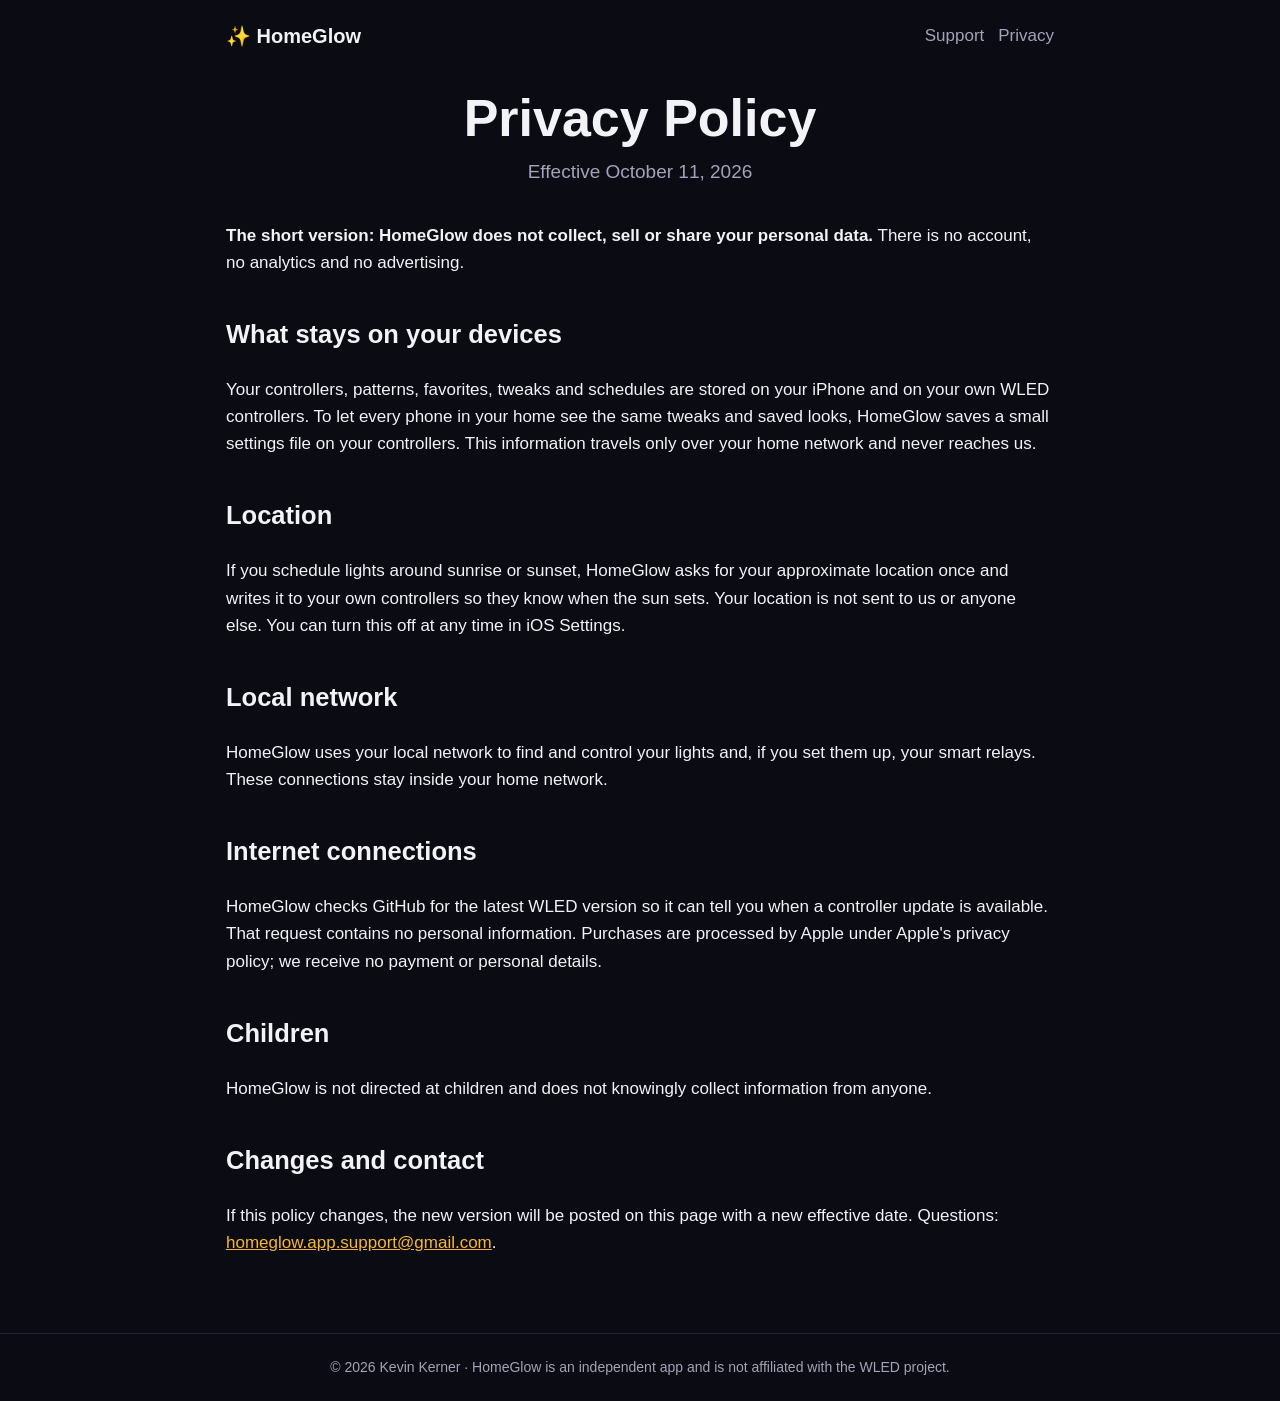
==== privacy.html @ 9a9ebe35 "Add files via upload" ====
<!doctype html><html lang="en"><head><meta charset="utf-8"><meta name="viewport" content="width=device-width,initial-scale=1">
<title>HomeGlow Privacy Policy</title><meta name="description" content="HomeGlow privacy policy."><link rel="stylesheet" href="style.css"></head><body>
<header><a class="brand" href="index.html">✨ HomeGlow</a><nav><a href="support.html">Support</a><a href="privacy.html">Privacy</a></nav></header><main>
<h1>Privacy Policy</h1>
<p class="sub">Effective October 11, 2026</p>
<p><strong>The short version: HomeGlow does not collect, sell or share your personal data.</strong> There is no account, no analytics and no advertising.</p>
<h2>What stays on your devices</h2>
<p>Your controllers, patterns, favorites, tweaks and schedules are stored on your iPhone and on your own WLED controllers. To let every phone in your home see the same tweaks and saved looks, HomeGlow saves a small settings file on your controllers. This information travels only over your home network and never reaches us.</p>
<h2>Location</h2>
<p>If you schedule lights around sunrise or sunset, HomeGlow asks for your approximate location once and writes it to your own controllers so they know when the sun sets. Your location is not sent to us or anyone else. You can turn this off at any time in iOS Settings.</p>
<h2>Local network</h2>
<p>HomeGlow uses your local network to find and control your lights and, if you set them up, your smart relays. These connections stay inside your home network.</p>
<h2>Internet connections</h2>
<p>HomeGlow checks GitHub for the latest WLED version so it can tell you when a controller update is available. That request contains no personal information. Purchases are processed by Apple under Apple's privacy policy; we receive no payment or personal details.</p>
<h2>Children</h2>
<p>HomeGlow is not directed at children and does not knowingly collect information from anyone.</p>
<h2>Changes and contact</h2>
<p>If this policy changes, the new version will be posted on this page with a new effective date. Questions: <a href="mailto:homeglow.app.support@gmail.com">homeglow.app.support@gmail.com</a>.</p>
</main><footer>© 2026 Kevin Kerner · HomeGlow is an independent app and is not affiliated with the WLED project.</footer></body></html>
---- style.css ----
:root{--bg:#0b0b14;--card:#151522;--text:#f2f2f7;--muted:#a3a3b8;--a1:#f7b733;--a2:#fc4a1a;--a3:#8b5cf6}
*{box-sizing:border-box}body{margin:0;background:var(--bg);color:var(--text);font:17px/1.6 -apple-system,BlinkMacSystemFont,"Segoe UI",Roboto,sans-serif}
a{color:var(--a1)}header{padding:20px 16px;max-width:860px;margin:auto;display:flex;gap:18px;align-items:center;flex-wrap:wrap}
header .brand{font-weight:800;font-size:20px;text-decoration:none;color:var(--text);margin-right:auto}
header nav a{color:var(--muted);text-decoration:none;margin-left:14px}header nav a:hover{color:var(--text)}
main{max-width:860px;margin:auto;padding:8px 16px 60px}
.lights{display:flex;gap:10px;justify-content:center;margin:40px 0 18px;flex-wrap:wrap}
.lights span{width:14px;height:14px;border-radius:50%;animation:tw 2.4s infinite ease-in-out}
@keyframes tw{0%,100%{opacity:.35}50%{opacity:1;filter:drop-shadow(0 0 8px currentColor)}}
h1{font-size:clamp(32px,7vw,52px);line-height:1.1;text-align:center;margin:10px 0}
.sub{text-align:center;color:var(--muted);font-size:19px;max-width:620px;margin:0 auto 34px}
.grid{display:grid;grid-template-columns:repeat(auto-fit,minmax(240px,1fr));gap:14px}
.card{background:var(--card);border-radius:18px;padding:20px}.card h3{margin:0 0 6px}.card p{margin:0;color:var(--muted)}
h2{margin-top:38px}.note{color:var(--muted);font-size:15px}
footer{border-top:1px solid #23233a;color:var(--muted);font-size:14px;text-align:center;padding:22px 16px}
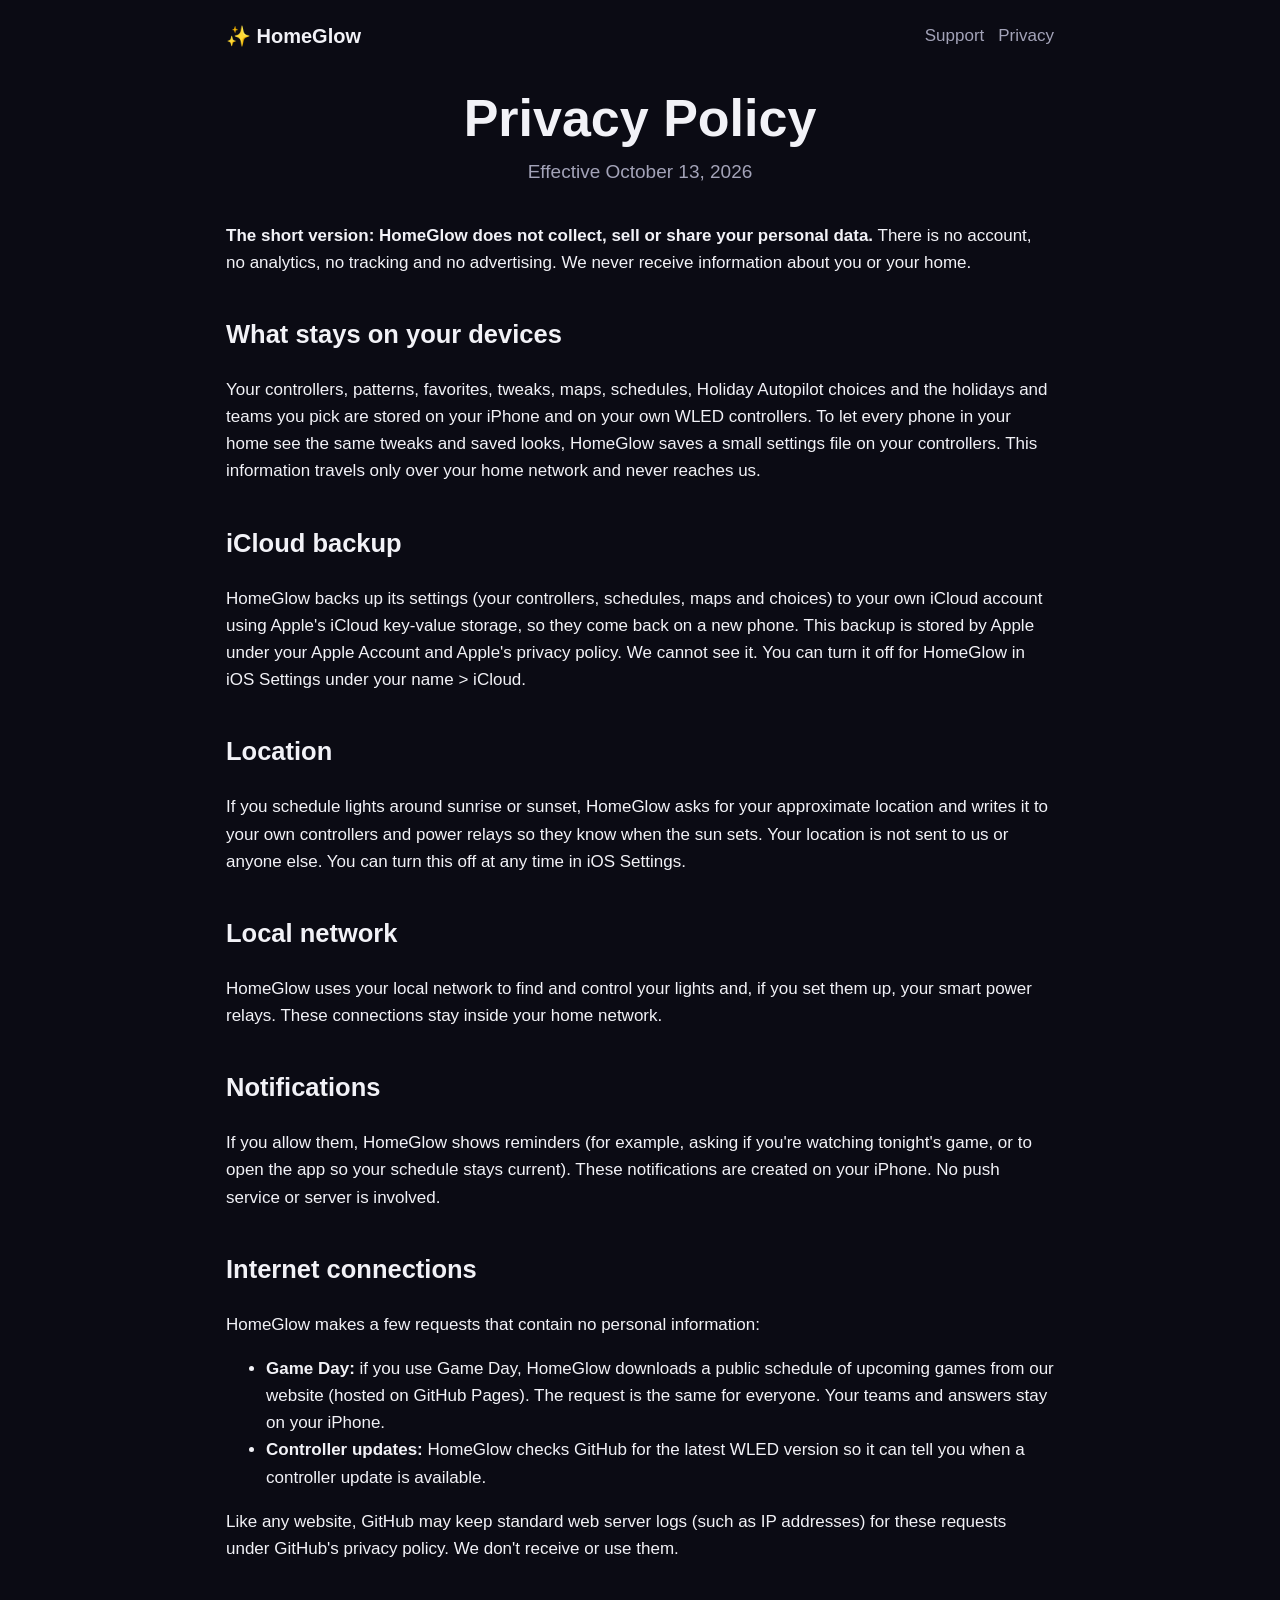
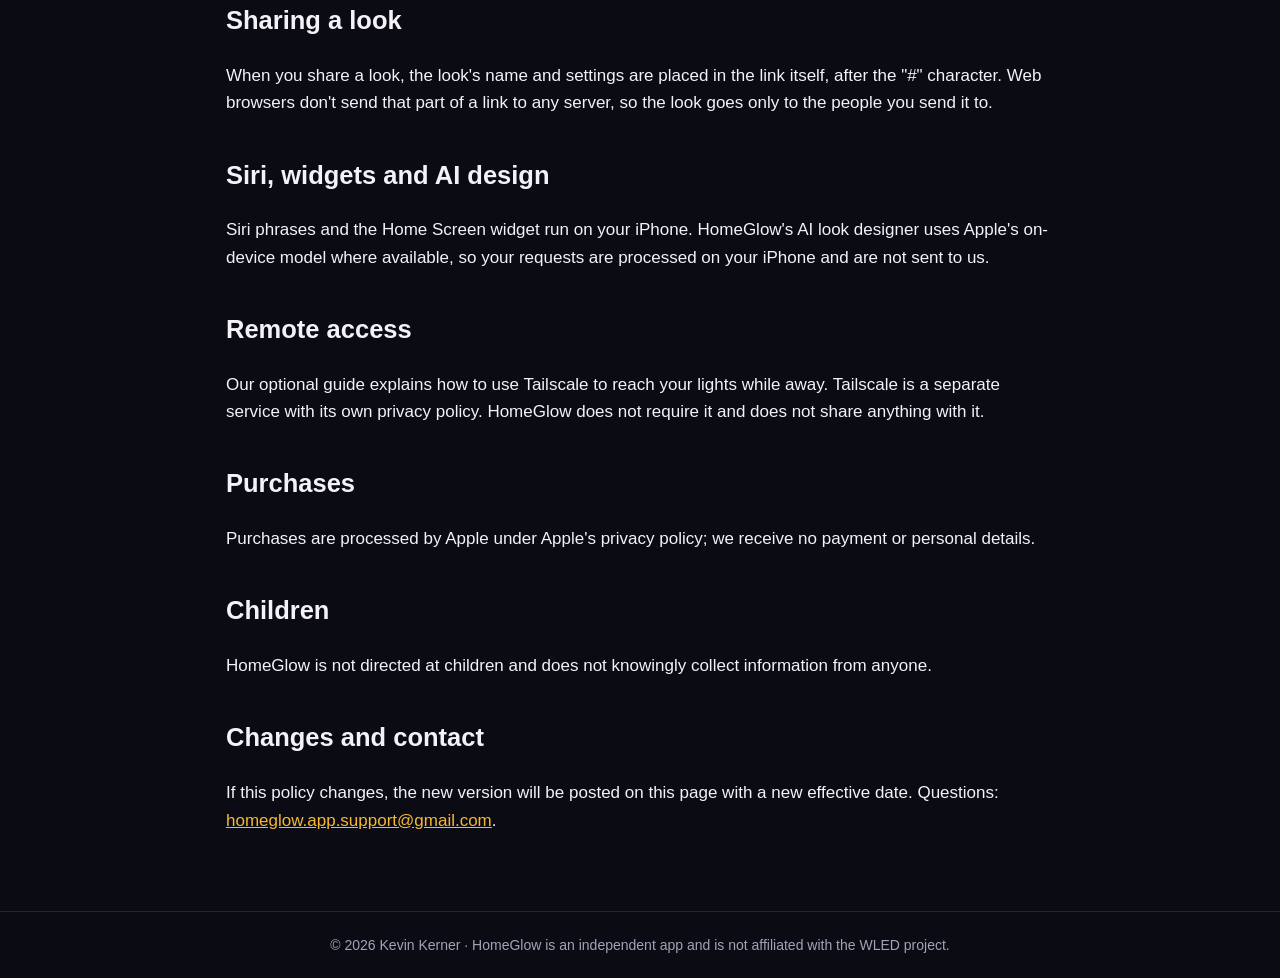
==== commit 65af9c96: "Update privacy policy, home page and support for HomeGlow 1.1" ====
--- a/privacy.html
+++ b/privacy.html
@@ -2,18 +2,47 @@
 <title>HomeGlow Privacy Policy</title><meta name="description" content="HomeGlow privacy policy."><link rel="stylesheet" href="style.css"></head><body>
 <header><a class="brand" href="index.html">✨ HomeGlow</a><nav><a href="support.html">Support</a><a href="privacy.html">Privacy</a></nav></header><main>
 <h1>Privacy Policy</h1>
-<p class="sub">Effective October 11, 2026</p>
-<p><strong>The short version: HomeGlow does not collect, sell or share your personal data.</strong> There is no account, no analytics and no advertising.</p>
+<p class="sub">Effective October 13, 2026</p>
+<p><strong>The short version: HomeGlow does not collect, sell or share your personal data.</strong> There is no account, no analytics, no tracking and no advertising. We never receive information about you or your home.</p>
+
 <h2>What stays on your devices</h2>
-<p>Your controllers, patterns, favorites, tweaks and schedules are stored on your iPhone and on your own WLED controllers. To let every phone in your home see the same tweaks and saved looks, HomeGlow saves a small settings file on your controllers. This information travels only over your home network and never reaches us.</p>
+<p>Your controllers, patterns, favorites, tweaks, maps, schedules, Holiday Autopilot choices and the holidays and teams you pick are stored on your iPhone and on your own WLED controllers. To let every phone in your home see the same tweaks and saved looks, HomeGlow saves a small settings file on your controllers. This information travels only over your home network and never reaches us.</p>
+
+<h2>iCloud backup</h2>
+<p>HomeGlow backs up its settings (your controllers, schedules, maps and choices) to your own iCloud account using Apple's iCloud key-value storage, so they come back on a new phone. This backup is stored by Apple under your Apple Account and Apple's privacy policy. We cannot see it. You can turn it off for HomeGlow in iOS Settings under your name &gt; iCloud.</p>
+
 <h2>Location</h2>
-<p>If you schedule lights around sunrise or sunset, HomeGlow asks for your approximate location once and writes it to your own controllers so they know when the sun sets. Your location is not sent to us or anyone else. You can turn this off at any time in iOS Settings.</p>
+<p>If you schedule lights around sunrise or sunset, HomeGlow asks for your approximate location and writes it to your own controllers and power relays so they know when the sun sets. Your location is not sent to us or anyone else. You can turn this off at any time in iOS Settings.</p>
+
 <h2>Local network</h2>
-<p>HomeGlow uses your local network to find and control your lights and, if you set them up, your smart relays. These connections stay inside your home network.</p>
+<p>HomeGlow uses your local network to find and control your lights and, if you set them up, your smart power relays. These connections stay inside your home network.</p>
+
+<h2>Notifications</h2>
+<p>If you allow them, HomeGlow shows reminders (for example, asking if you're watching tonight's game, or to open the app so your schedule stays current). These notifications are created on your iPhone. No push service or server is involved.</p>
+
 <h2>Internet connections</h2>
-<p>HomeGlow checks GitHub for the latest WLED version so it can tell you when a controller update is available. That request contains no personal information. Purchases are processed by Apple under Apple's privacy policy; we receive no payment or personal details.</p>
+<p>HomeGlow makes a few requests that contain no personal information:</p>
+<ul>
+<li><strong>Game Day:</strong> if you use Game Day, HomeGlow downloads a public schedule of upcoming games from our website (hosted on GitHub Pages). The request is the same for everyone. Your teams and answers stay on your iPhone.</li>
+<li><strong>Controller updates:</strong> HomeGlow checks GitHub for the latest WLED version so it can tell you when a controller update is available.</li>
+</ul>
+<p>Like any website, GitHub may keep standard web server logs (such as IP addresses) for these requests under GitHub's privacy policy. We don't receive or use them.</p>
+
+<h2>Sharing a look</h2>
+<p>When you share a look, the look's name and settings are placed in the link itself, after the "#" character. Web browsers don't send that part of a link to any server, so the look goes only to the people you send it to.</p>
+
+<h2>Siri, widgets and AI design</h2>
+<p>Siri phrases and the Home Screen widget run on your iPhone. HomeGlow's AI look designer uses Apple's on-device model where available, so your requests are processed on your iPhone and are not sent to us.</p>
+
+<h2>Remote access</h2>
+<p>Our optional guide explains how to use Tailscale to reach your lights while away. Tailscale is a separate service with its own privacy policy. HomeGlow does not require it and does not share anything with it.</p>
+
+<h2>Purchases</h2>
+<p>Purchases are processed by Apple under Apple's privacy policy; we receive no payment or personal details.</p>
+
 <h2>Children</h2>
 <p>HomeGlow is not directed at children and does not knowingly collect information from anyone.</p>
+
 <h2>Changes and contact</h2>
 <p>If this policy changes, the new version will be posted on this page with a new effective date. Questions: <a href="mailto:homeglow.app.support@gmail.com">homeglow.app.support@gmail.com</a>.</p>
 </main><footer>© 2026 Kevin Kerner · HomeGlow is an independent app and is not affiliated with the WLED project.</footer></body></html>
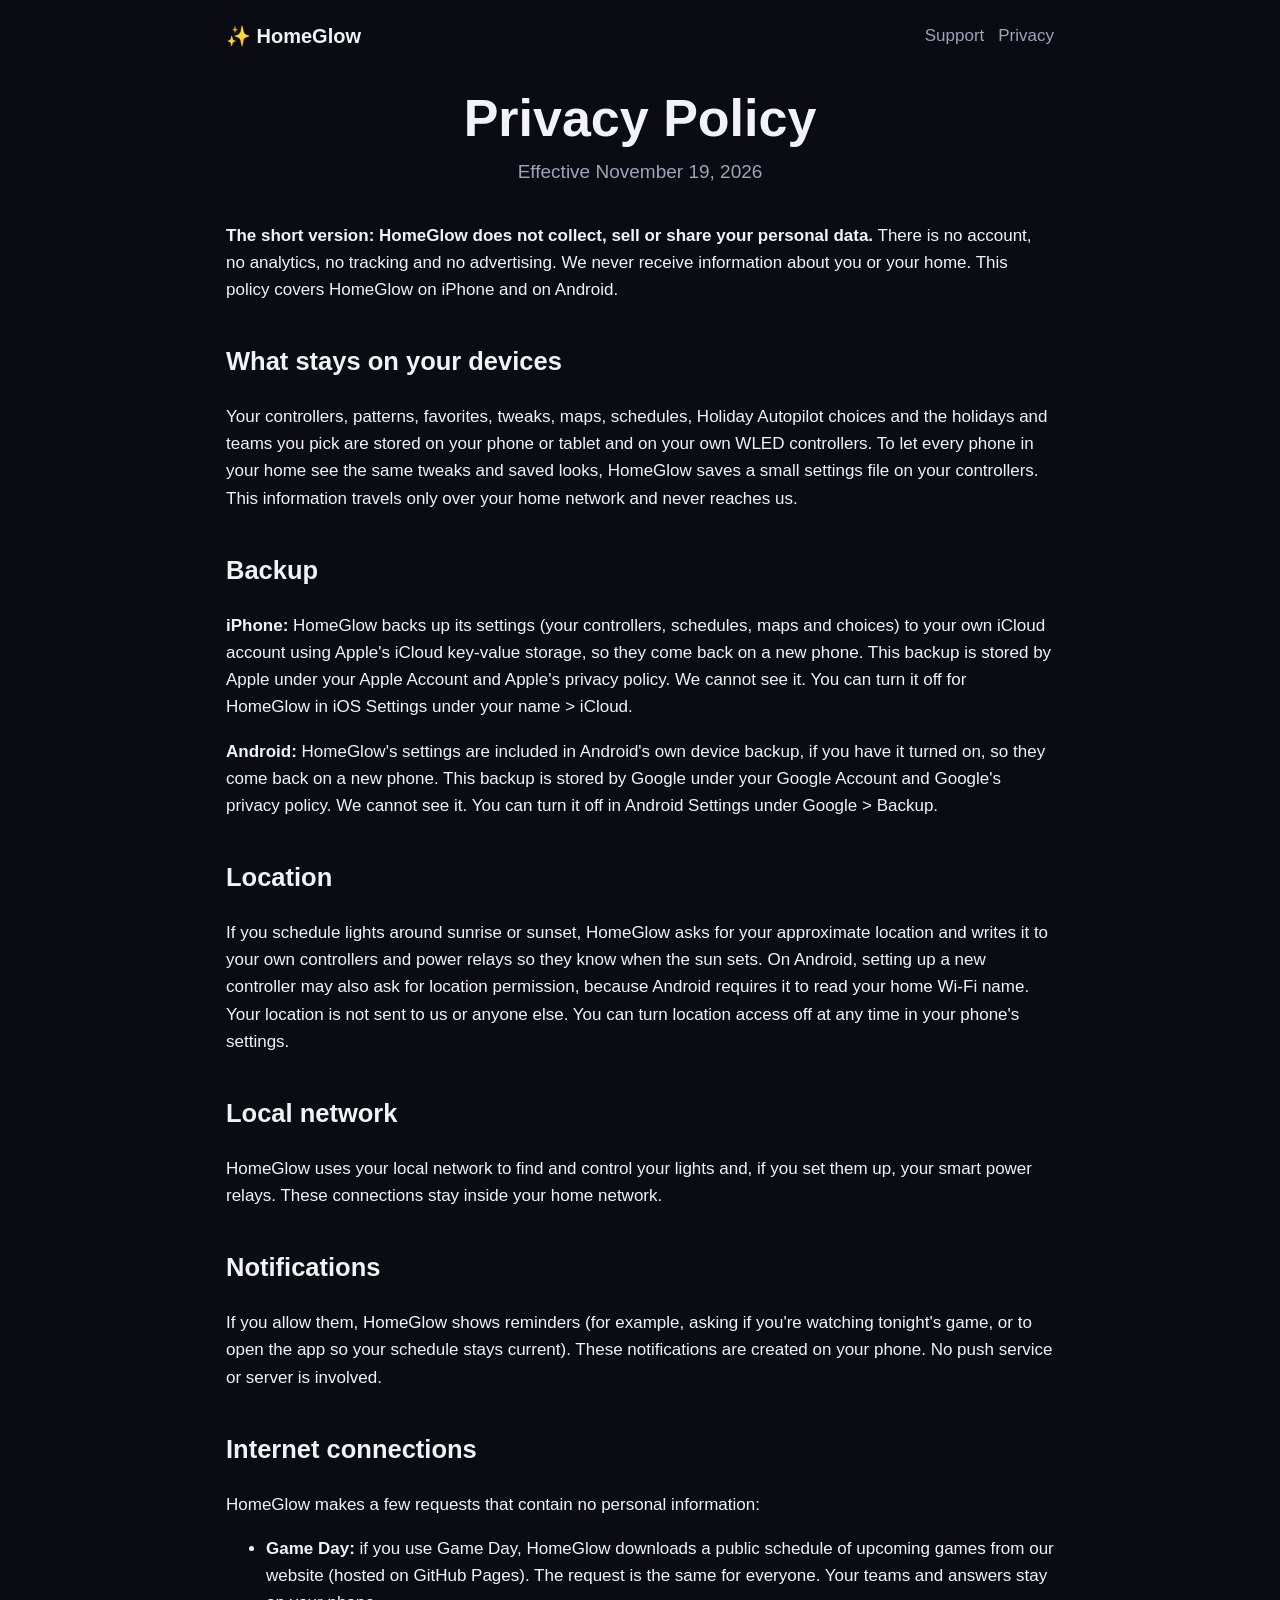
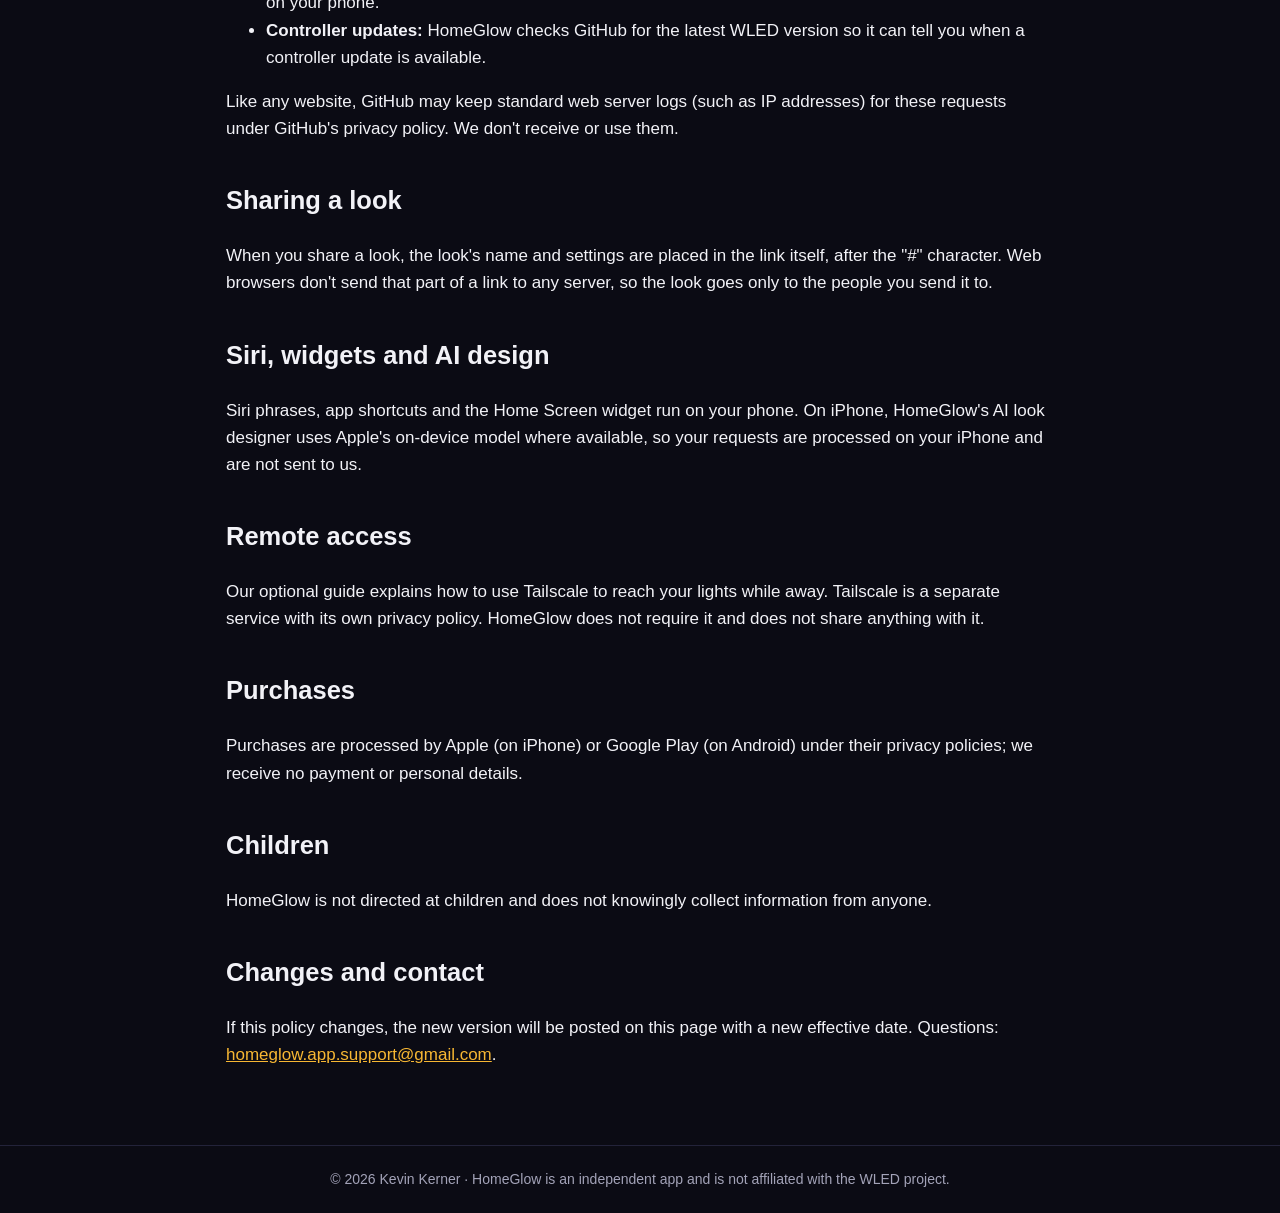
==== commit fe54bda7: "Privacy policy: cover HomeGlow on Android" ====
--- a/privacy.html
+++ b/privacy.html
@@ -2,28 +2,29 @@
 <title>HomeGlow Privacy Policy</title><meta name="description" content="HomeGlow privacy policy."><link rel="stylesheet" href="style.css"></head><body>
 <header><a class="brand" href="index.html">✨ HomeGlow</a><nav><a href="support.html">Support</a><a href="privacy.html">Privacy</a></nav></header><main>
 <h1>Privacy Policy</h1>
-<p class="sub">Effective October 13, 2026</p>
-<p><strong>The short version: HomeGlow does not collect, sell or share your personal data.</strong> There is no account, no analytics, no tracking and no advertising. We never receive information about you or your home.</p>
+<p class="sub">Effective November 19, 2026</p>
+<p><strong>The short version: HomeGlow does not collect, sell or share your personal data.</strong> There is no account, no analytics, no tracking and no advertising. We never receive information about you or your home. This policy covers HomeGlow on iPhone and on Android.</p>
 
 <h2>What stays on your devices</h2>
-<p>Your controllers, patterns, favorites, tweaks, maps, schedules, Holiday Autopilot choices and the holidays and teams you pick are stored on your iPhone and on your own WLED controllers. To let every phone in your home see the same tweaks and saved looks, HomeGlow saves a small settings file on your controllers. This information travels only over your home network and never reaches us.</p>
+<p>Your controllers, patterns, favorites, tweaks, maps, schedules, Holiday Autopilot choices and the holidays and teams you pick are stored on your phone or tablet and on your own WLED controllers. To let every phone in your home see the same tweaks and saved looks, HomeGlow saves a small settings file on your controllers. This information travels only over your home network and never reaches us.</p>
 
-<h2>iCloud backup</h2>
-<p>HomeGlow backs up its settings (your controllers, schedules, maps and choices) to your own iCloud account using Apple's iCloud key-value storage, so they come back on a new phone. This backup is stored by Apple under your Apple Account and Apple's privacy policy. We cannot see it. You can turn it off for HomeGlow in iOS Settings under your name &gt; iCloud.</p>
+<h2>Backup</h2>
+<p><strong>iPhone:</strong> HomeGlow backs up its settings (your controllers, schedules, maps and choices) to your own iCloud account using Apple's iCloud key-value storage, so they come back on a new phone. This backup is stored by Apple under your Apple Account and Apple's privacy policy. We cannot see it. You can turn it off for HomeGlow in iOS Settings under your name &gt; iCloud.</p>
+<p><strong>Android:</strong> HomeGlow's settings are included in Android's own device backup, if you have it turned on, so they come back on a new phone. This backup is stored by Google under your Google Account and Google's privacy policy. We cannot see it. You can turn it off in Android Settings under Google &gt; Backup.</p>
 
 <h2>Location</h2>
-<p>If you schedule lights around sunrise or sunset, HomeGlow asks for your approximate location and writes it to your own controllers and power relays so they know when the sun sets. Your location is not sent to us or anyone else. You can turn this off at any time in iOS Settings.</p>
+<p>If you schedule lights around sunrise or sunset, HomeGlow asks for your approximate location and writes it to your own controllers and power relays so they know when the sun sets. On Android, setting up a new controller may also ask for location permission, because Android requires it to read your home Wi-Fi name. Your location is not sent to us or anyone else. You can turn location access off at any time in your phone's settings.</p>
 
 <h2>Local network</h2>
 <p>HomeGlow uses your local network to find and control your lights and, if you set them up, your smart power relays. These connections stay inside your home network.</p>
 
 <h2>Notifications</h2>
-<p>If you allow them, HomeGlow shows reminders (for example, asking if you're watching tonight's game, or to open the app so your schedule stays current). These notifications are created on your iPhone. No push service or server is involved.</p>
+<p>If you allow them, HomeGlow shows reminders (for example, asking if you're watching tonight's game, or to open the app so your schedule stays current). These notifications are created on your phone. No push service or server is involved.</p>
 
 <h2>Internet connections</h2>
 <p>HomeGlow makes a few requests that contain no personal information:</p>
 <ul>
-<li><strong>Game Day:</strong> if you use Game Day, HomeGlow downloads a public schedule of upcoming games from our website (hosted on GitHub Pages). The request is the same for everyone. Your teams and answers stay on your iPhone.</li>
+<li><strong>Game Day:</strong> if you use Game Day, HomeGlow downloads a public schedule of upcoming games from our website (hosted on GitHub Pages). The request is the same for everyone. Your teams and answers stay on your phone.</li>
 <li><strong>Controller updates:</strong> HomeGlow checks GitHub for the latest WLED version so it can tell you when a controller update is available.</li>
 </ul>
 <p>Like any website, GitHub may keep standard web server logs (such as IP addresses) for these requests under GitHub's privacy policy. We don't receive or use them.</p>
@@ -32,13 +33,13 @@
 <p>When you share a look, the look's name and settings are placed in the link itself, after the "#" character. Web browsers don't send that part of a link to any server, so the look goes only to the people you send it to.</p>
 
 <h2>Siri, widgets and AI design</h2>
-<p>Siri phrases and the Home Screen widget run on your iPhone. HomeGlow's AI look designer uses Apple's on-device model where available, so your requests are processed on your iPhone and are not sent to us.</p>
+<p>Siri phrases, app shortcuts and the Home Screen widget run on your phone. On iPhone, HomeGlow's AI look designer uses Apple's on-device model where available, so your requests are processed on your iPhone and are not sent to us.</p>
 
 <h2>Remote access</h2>
 <p>Our optional guide explains how to use Tailscale to reach your lights while away. Tailscale is a separate service with its own privacy policy. HomeGlow does not require it and does not share anything with it.</p>
 
 <h2>Purchases</h2>
-<p>Purchases are processed by Apple under Apple's privacy policy; we receive no payment or personal details.</p>
+<p>Purchases are processed by Apple (on iPhone) or Google Play (on Android) under their privacy policies; we receive no payment or personal details.</p>
 
 <h2>Children</h2>
 <p>HomeGlow is not directed at children and does not knowingly collect information from anyone.</p>
